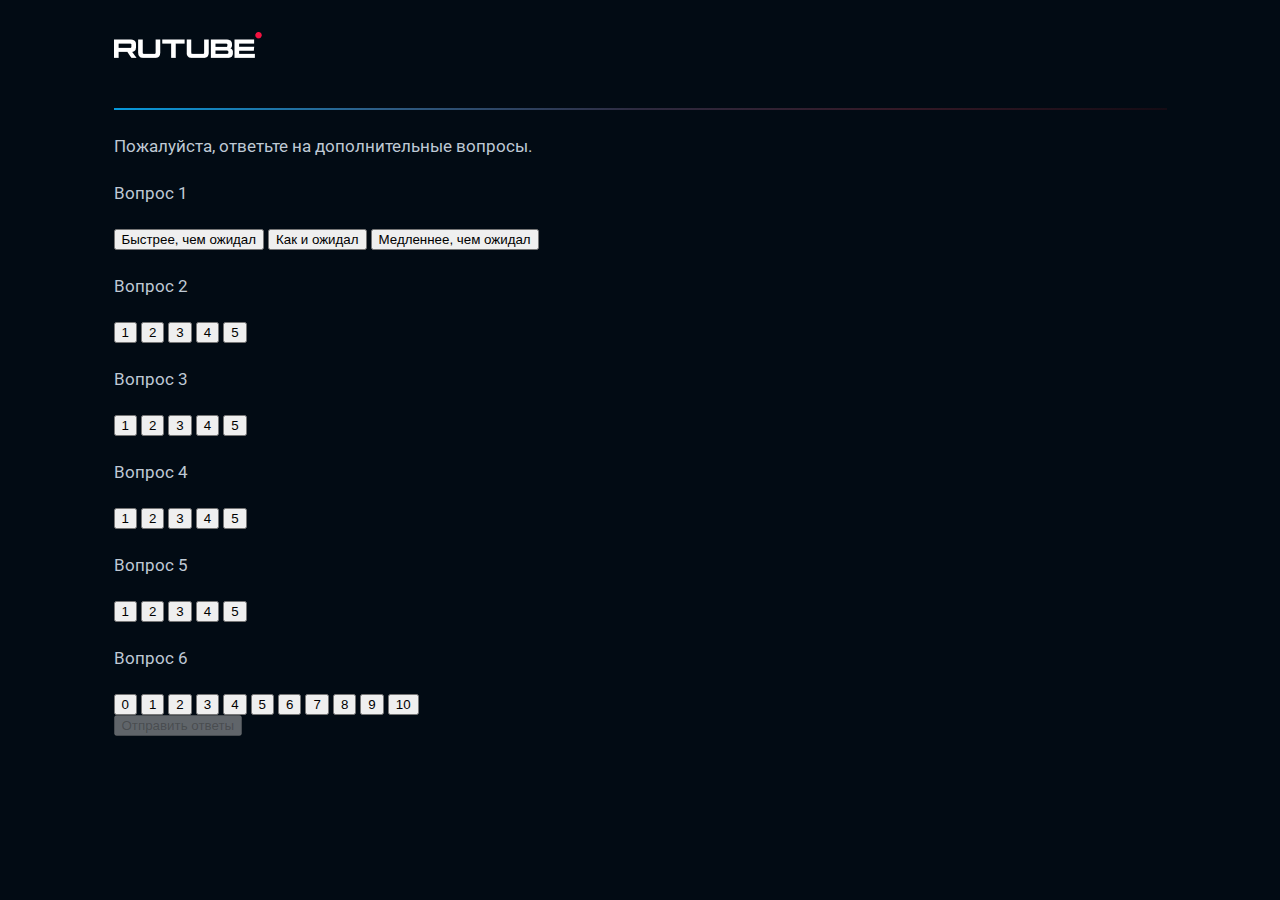
==== pages/ExtendedFeedback.html @ 9c4d2969 "first" ====
<!DOCTYPE html>
<html lang="en">
<head>
    <meta charset="UTF-8">
    <meta name="viewport" content="width=device-width, initial-scale=1.0">
    <link rel="stylesheet" href="../css/style.css">
    <link rel="icon" href="../source/Icon_RUTUBE_dark_color.svg">
    <title>Расширенная форма обратной связи</title>
</head>
<body>
    <div class="main">
        <div class="background-phone">
            <header id="Rutube" class="Rutube-icon">
                <img src="../source/Rutube.png" alt="">
            </header>
            <div class="divider">
                <hr>
            </div>
            <p>
                Пожалуйста, ответьте на дополнительные вопросы.
            </p>
            <div class="feedback-list">
                <div class="question">
                    <p>Вопрос 1</p>
                    <button class="answer-button" data-question-id="1" data-response-id="1">Быстрее, чем ожидал</button>
                    <button class="answer-button" data-question-id="1" data-response-id="2">Как и ожидал</button>
                    <button class="answer-button" data-question-id="1" data-response-id="3">Медленнее, чем ожидал</button>
                  </div>
                  <div class="question">
                    <p>Вопрос 2</p>
                    <button class="answer-button" data-question-id="2" data-response-id="1">1</button>
                    <button class="answer-button" data-question-id="2" data-response-id="2">2</button>
                    <button class="answer-button" data-question-id="2" data-response-id="3">3</button>
                    <button class="answer-button" data-question-id="2" data-response-id="4">4</button>
                    <button class="answer-button" data-question-id="2" data-response-id="5">5</button>
                  </div>
                  <div class="question">
                    <p>Вопрос 3</p>
                    <button class="answer-button" data-question-id="3" data-response-id="1">1</button>
                    <button class="answer-button" data-question-id="3" data-response-id="2">2</button>
                    <button class="answer-button" data-question-id="3" data-response-id="3">3</button>
                    <button class="answer-button" data-question-id="3" data-response-id="4">4</button>
                    <button class="answer-button" data-question-id="3" data-response-id="5">5</button>
                  </div>
                  <div class="question">
                    <p>Вопрос 4</p>
                    <button class="answer-button" data-question-id="4" data-response-id="1">1</button>
                    <button class="answer-button" data-question-id="4" data-response-id="2">2</button>
                    <button class="answer-button" data-question-id="4" data-response-id="3">3</button>
                    <button class="answer-button" data-question-id="4" data-response-id="4">4</button>
                    <button class="answer-button" data-question-id="4" data-response-id="5">5</button>
                  </div>
                  <div class="question">
                    <p>Вопрос 5</p>
                    <button class="answer-button" data-question-id="5" data-response-id="1">1</button>
                    <button class="answer-button" data-question-id="5" data-response-id="2">2</button>
                    <button class="answer-button" data-question-id="5" data-response-id="3">3</button>
                    <button class="answer-button" data-question-id="5" data-response-id="4">4</button>
                    <button class="answer-button" data-question-id="5" data-response-id="5">5</button>
                  </div>
                  <div class="question">
                    <p>Вопрос 6</p>
                    <button class="answer-button" data-question-id="6" data-response-id="0">0</button>
                    <button class="answer-button" data-question-id="6" data-response-id="1">1</button>
                    <button class="answer-button" data-question-id="6" data-response-id="2">2</button>
                    <button class="answer-button" data-question-id="6" data-response-id="3">3</button>
                    <button class="answer-button" data-question-id="6" data-response-id="4">4</button>
                    <button class="answer-button" data-question-id="6" data-response-id="5">5</button>
                    <button class="answer-button" data-question-id="6" data-response-id="6">6</button>
                    <button class="answer-button" data-question-id="6" data-response-id="7">7</button>
                    <button class="answer-button" data-question-id="6" data-response-id="8">8</button>
                    <button class="answer-button" data-question-id="6" data-response-id="9">9</button>
                    <button class="answer-button" data-question-id="6" data-response-id="10">10</button>
                  </div>
                  <button class="submit-button" disabled>Отправить ответы</button>
            </div>
        </div>
    </div>
</body>
</html>
---- css/style.css ----
@import url('https://fonts.googleapis.com/css2?family=Roboto:ital,wght@0,100;0,300;0,400;0,500;0,700;0,900;1,100;1,300;1,400;1,500;1,700;1,900&display=swap');

@media (max-width: 1600px){
    .feedback-mood{
        display: flex;
        justify-content: space-between;
        margin:10px 0px 0px 0px;
    }
}

@media (max-width: 1200px){
    .feedback-mood{
        display: flex;
        justify-content: space-between;
        margin:10px 0px 0px 0px;
    }
}


body{
    margin: 0;
    margin-left: 113.5px;
    margin-right: 113.5px;
    padding: 0;
    background-color: #020B14;
    font-family: 'Roboto', sans-serif;
    color: white;
}

div{
    margin: 0;
    padding: 0;
}

.main{
    justify-content: center;
}
/*
.background-phone{
    background-image: url(../source/image2.svg);
    background-repeat: no-repeat;
    background-position: 10px 0;
}*/

/*Шапка*/
.divider hr{
    border: none;
    height: 2px;
    background: linear-gradient(90deg, #0699DB 0%, #2D5E87 25%, #2E2A3F 50%, #341926 75%, #150C15 100%);
}

.Rutube-icon{
    padding: 28px 0px;
}

/*Текстовое обращение*/

.feedback{
    color: white;
    text-align: center;
}

.feedback-container{
    padding: 0px 300px;
}

.feedback-text h4{
    margin-top: 30px;
    font-size: 17px;
    font-weight: 300;
    padding: 0px 60px;
}

/*Оценка*/
.feedback-button {
    width: 50px;
    height: 50px;
    border-radius: 50%;
    border: none;
    background-color: #020B14;
    border: #1F73F9 solid 1px;
    color: white;
    margin-right: 10px;
    cursor: pointer;
}
  
  .feedback-button:focus,
  .feedback-button:active {
    transition: 1.5s;
    background-color: #1F73F9;
}
  
  #submit-button {
    margin-top: 20px;
}

.feedback-mood{
    display: flex;
    justify-content: space-between;
    color: #BFC9D4;
}

/*Расширенная форма*/

.background-phone p{
    font-family: Roboto;
    color: #BFC9D4;
    font-weight: 400;
    font-size: 17px;
    line-height: 22px;
    margin: 25px 0px;
}
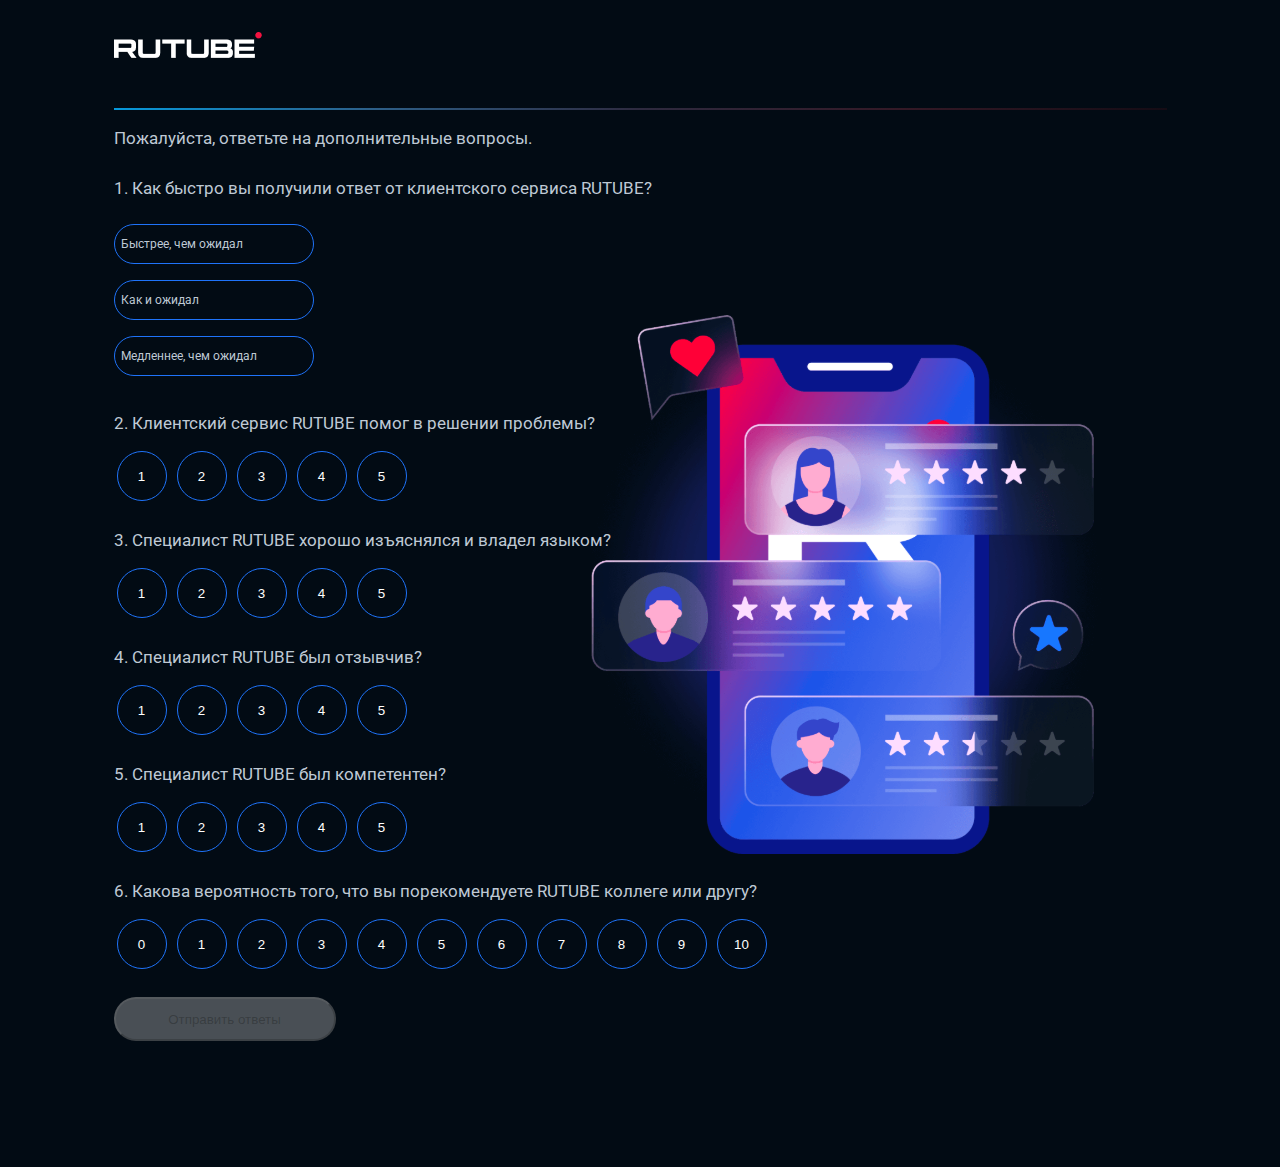
==== commit 7bd34f8a: "mobile-button" ====
--- a/pages/ExtendedFeedback.html
+++ b/pages/ExtendedFeedback.html
@@ -3,31 +3,31 @@
 <head>
     <meta charset="UTF-8">
     <meta name="viewport" content="width=device-width, initial-scale=1.0">
-    <link rel="stylesheet" href="../css/style.css">
+    <link rel="stylesheet" href="../css/ExtendedFeedback.css">
     <link rel="icon" href="../source/Icon_RUTUBE_dark_color.svg">
     <title>Расширенная форма обратной связи</title>
 </head>
 <body>
     <div class="main">
         <div class="background-phone">
-            <header id="Rutube" class="Rutube-icon">
-                <img src="../source/Rutube.png" alt="">
-            </header>
-            <div class="divider">
-                <hr>
-            </div>
+              <header id="Rutube" class="Rutube-icon">
+                  <img src="../source/Rutube.png" alt="">
+              </header>
+              <div class="divider">
+                  <hr>
+              </div>
             <p>
                 Пожалуйста, ответьте на дополнительные вопросы.
             </p>
             <div class="feedback-list">
                 <div class="question">
-                    <p>Вопрос 1</p>
-                    <button class="answer-button" data-question-id="1" data-response-id="1">Быстрее, чем ожидал</button>
-                    <button class="answer-button" data-question-id="1" data-response-id="2">Как и ожидал</button>
+                    <p>1. Как быстро вы получили ответ от клиентского сервиса RUTUBE?</p>
+                    <button class="answer-button" data-question-id="1" data-response-id="1">Быстрее, чем ожидал</button><br>
+                    <button class="answer-button" data-question-id="1" data-response-id="2">Как и ожидал</button><br>
                     <button class="answer-button" data-question-id="1" data-response-id="3">Медленнее, чем ожидал</button>
                   </div>
                   <div class="question">
-                    <p>Вопрос 2</p>
+                    <p>2. Клиентский сервис RUTUBE помог в решении проблемы?</p>
                     <button class="answer-button" data-question-id="2" data-response-id="1">1</button>
                     <button class="answer-button" data-question-id="2" data-response-id="2">2</button>
                     <button class="answer-button" data-question-id="2" data-response-id="3">3</button>
@@ -35,7 +35,7 @@
                     <button class="answer-button" data-question-id="2" data-response-id="5">5</button>
                   </div>
                   <div class="question">
-                    <p>Вопрос 3</p>
+                    <p>3. Специалист RUTUBE хорошо изъяснялся и владел языком?</p>
                     <button class="answer-button" data-question-id="3" data-response-id="1">1</button>
                     <button class="answer-button" data-question-id="3" data-response-id="2">2</button>
                     <button class="answer-button" data-question-id="3" data-response-id="3">3</button>
@@ -43,7 +43,7 @@
                     <button class="answer-button" data-question-id="3" data-response-id="5">5</button>
                   </div>
                   <div class="question">
-                    <p>Вопрос 4</p>
+                    <p>4. Специалист RUTUBE был отзывчив?</p>
                     <button class="answer-button" data-question-id="4" data-response-id="1">1</button>
                     <button class="answer-button" data-question-id="4" data-response-id="2">2</button>
                     <button class="answer-button" data-question-id="4" data-response-id="3">3</button>
@@ -51,7 +51,7 @@
                     <button class="answer-button" data-question-id="4" data-response-id="5">5</button>
                   </div>
                   <div class="question">
-                    <p>Вопрос 5</p>
+                    <p>5. Специалист RUTUBE был компетентен?</p>
                     <button class="answer-button" data-question-id="5" data-response-id="1">1</button>
                     <button class="answer-button" data-question-id="5" data-response-id="2">2</button>
                     <button class="answer-button" data-question-id="5" data-response-id="3">3</button>
@@ -59,7 +59,7 @@
                     <button class="answer-button" data-question-id="5" data-response-id="5">5</button>
                   </div>
                   <div class="question">
-                    <p>Вопрос 6</p>
+                    <p>6. Какова вероятность того, что вы порекомендуете RUTUBE коллеге или другу?</p>
                     <button class="answer-button" data-question-id="6" data-response-id="0">0</button>
                     <button class="answer-button" data-question-id="6" data-response-id="1">1</button>
                     <button class="answer-button" data-question-id="6" data-response-id="2">2</button>
--- a/css/ExtendedFeedback.css
+++ b/css/ExtendedFeedback.css
@@ -0,0 +1,99 @@
+@import url('https://fonts.googleapis.com/css2?family=Roboto:ital,wght@0,100;0,300;0,400;0,500;0,700;0,900;1,100;1,300;1,400;1,500;1,700;1,900&display=swap');
+
+
+body{
+    margin: 0px 113.5px 0px 113.5px;
+    background-color: #020B14;
+    font-family: 'Roboto', sans-serif;
+}
+
+.main{
+    min-width: 600px;
+}
+
+.background-phone{
+    background-image: url(../source/image2.svg);
+    background-repeat: no-repeat;
+    background-position: right;
+}
+
+/*Шапка*/
+.divider hr{
+    border: none;
+    height: 2px;
+    background: linear-gradient(90deg, #0699DB 0%, #2D5E87 25%, #2E2A3F 50%, #341926 75%, #150C15 100%);
+}
+
+.Rutube-icon{
+    padding: 28px 0px;
+}
+
+/*Оценка*/
+.answer-button {
+    width: 50px;
+    height: 50px;
+    margin: 0px 3px;
+    border-radius: 50%;
+    border: none;
+    background-color: #020B14;
+    border: #1F73F9 solid 1px;
+    color: white;
+    cursor: pointer;
+}
+  
+.answer-button:focus,
+.answer-button:active {
+    transition: 1.5s;
+    background-color: #1F73F9;
+}
+
+.answer-button[data-question-id="1"] {
+    margin: 8px 0px;
+    font-family: Roboto;
+    width: 200px;
+    height: 40px;
+    border-radius: 20px;
+    text-align: left;
+    font-size: 12px;
+    line-height: 20px;
+    padding: 0px, 16px, 0px, 16px;
+    color: #BFC9D4;
+}
+
+.background-phone p{
+    font-family: Roboto;
+    color: #BFC9D4;
+    font-weight: 400;
+    font-size: 17px;
+    line-height: 22px;
+}
+
+.question p{
+    margin-top: 28px;
+}
+
+.submit-button{
+    width: 222px;
+    height: 44px;
+    border-radius: 22px;
+    padding: 12px, 16px, 12px, 16px;
+    margin-top: 28px;
+    margin-bottom: 126px;
+}
+
+
+@media(max-width: 650px){
+    .background-phone{
+        background-image: none;
+    }
+    .main{
+        min-width: 200px;
+    }
+
+    body{
+        margin: 16px 16px 28px 16px;
+    }
+    #feedback-img{
+        width: 300px;
+    }
+}
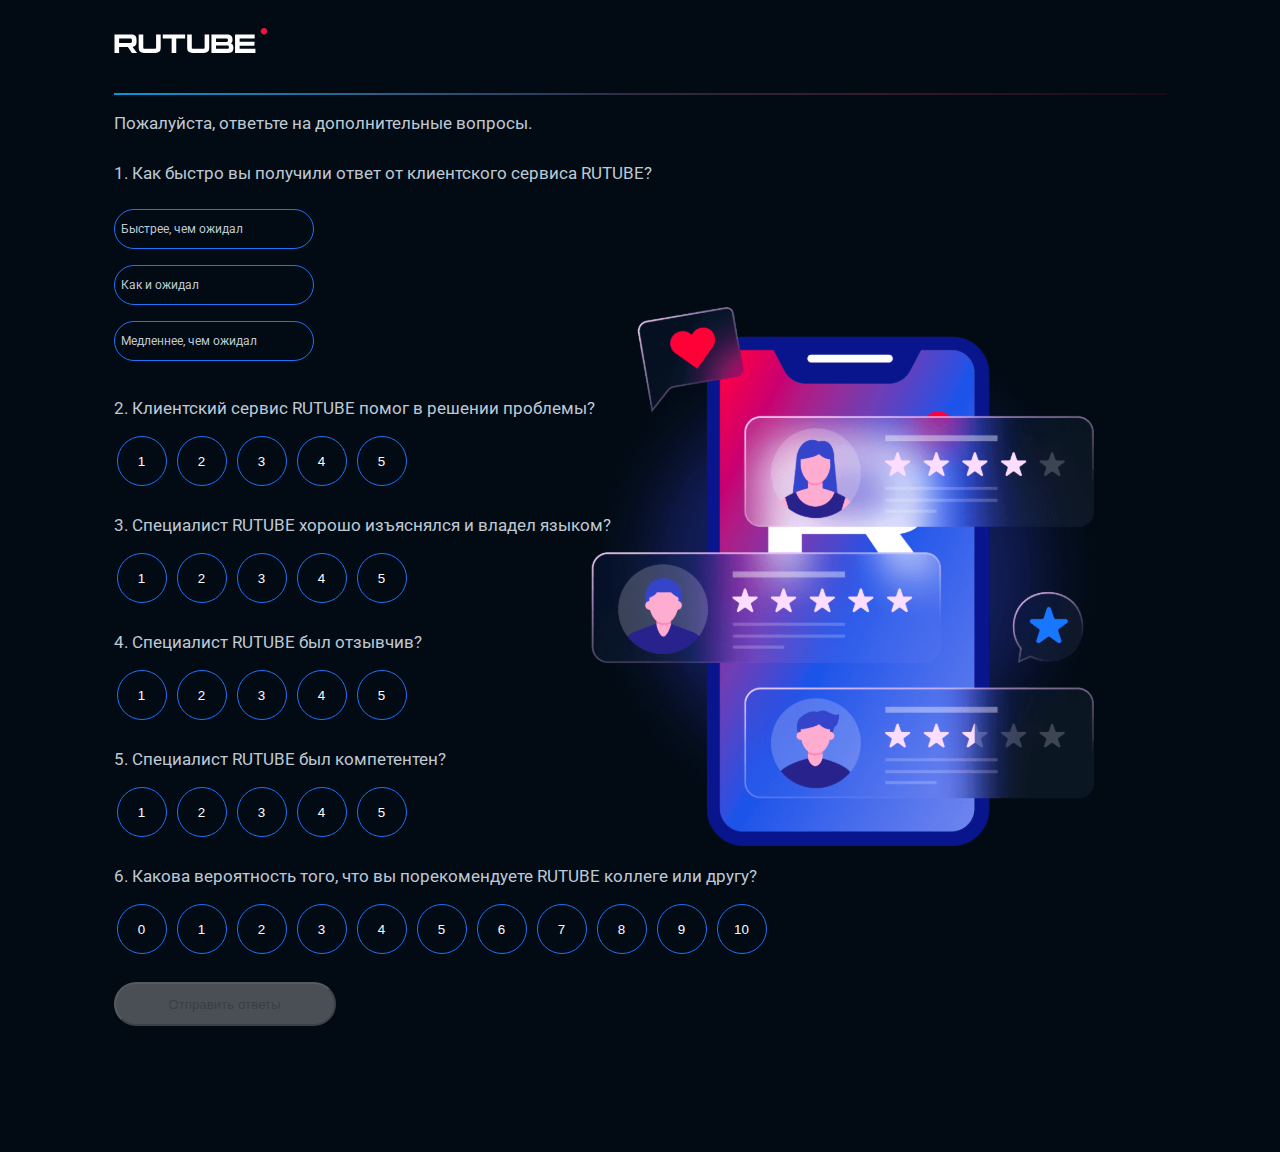
==== commit 44eb965c: "all-pages" ====
--- a/pages/ExtendedFeedback.html
+++ b/pages/ExtendedFeedback.html
@@ -11,7 +11,8 @@
     <div class="main">
         <div class="background-phone">
               <header id="Rutube" class="Rutube-icon">
-                  <img src="../source/Rutube.png" alt="">
+                  <img src="../source/Vector.svg" alt="">
+                  <img id="reddot" src="../source/Vector-1.svg" alt="">
               </header>
               <div class="divider">
                   <hr>
--- a/css/ExtendedFeedback.css
+++ b/css/ExtendedFeedback.css
@@ -22,6 +22,10 @@
     border: none;
     height: 2px;
     background: linear-gradient(90deg, #0699DB 0%, #2D5E87 25%, #2E2A3F 50%, #341926 75%, #150C15 100%);
+}
+
+#reddot{
+    margin: 0px 0px 18px 0px;
 }
 
 .Rutube-icon{
